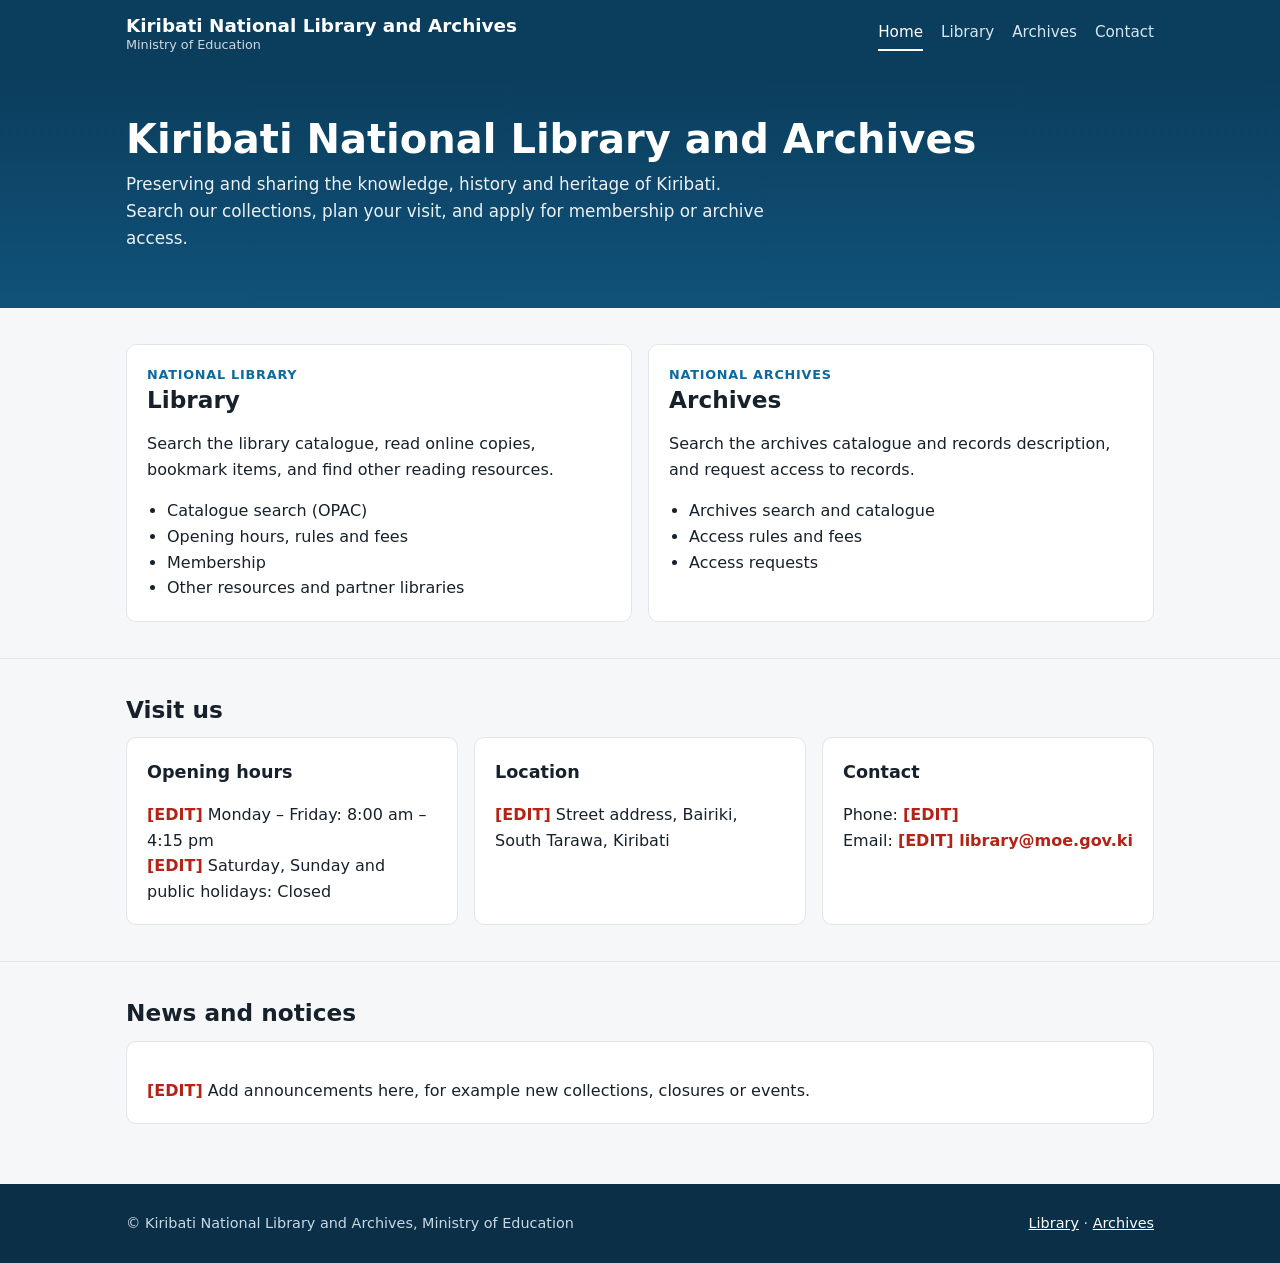
==== index.html @ 4904f839 "Add files via upload" ====
<!DOCTYPE html>
<html lang="en">
<head>
  <meta charset="utf-8">
  <meta name="viewport" content="width=device-width, initial-scale=1">
  <title>Kiribati National Library and Archives</title>
  <meta name="description" content="Kiribati National Library and Archives – search the library catalogue and national archives, opening hours, membership and access requests.">
  <link rel="stylesheet" href="assets/style.css">
</head>
<body>
  <header class="site-header">
    <div class="wrap">
      <a class="brand" href="./">Kiribati National Library and Archives<small>Ministry of Education</small></a>
      <nav class="site-nav" aria-label="Main">
        <a href="./" aria-current="page">Home</a>
        <a href="library/">Library</a>
        <a href="archives/">Archives</a>
        <a href="#contact">Contact</a>
      </nav>
    </div>
  </header>

  <div class="hero">
    <div class="wrap">
      <h1>Kiribati National Library and Archives</h1>
      <p>Preserving and sharing the knowledge, history and heritage of Kiribati. Search our collections, plan your visit, and apply for membership or archive access.</p>
    </div>
  </div>

  <main>
    <section>
      <div class="wrap">
        <div class="grid two">
          <a class="card link" href="library/">
            <div class="kicker">National Library</div>
            <h2>Library</h2>
            <p>Search the library catalogue, read online copies, bookmark items, and find other reading resources.</p>
            <ul>
              <li>Catalogue search (OPAC)</li>
              <li>Opening hours, rules and fees</li>
              <li>Membership</li>
              <li>Other resources and partner libraries</li>
            </ul>
          </a>
          <a class="card link" href="archives/">
            <div class="kicker">National Archives</div>
            <h2>Archives</h2>
            <p>Search the archives catalogue and records description, and request access to records.</p>
            <ul>
              <li>Archives search and catalogue</li>
              <li>Access rules and fees</li>
              <li>Access requests</li>
            </ul>
          </a>
        </div>
      </div>
    </section>

    <section>
      <div class="wrap">
        <h2>Visit us</h2>
        <div class="grid three">
          <div class="card">
            <h3>Opening hours</h3>
            <p><span class="edit">[EDIT]</span> Monday – Friday: 8:00 am – 4:15 pm<br>
               <span class="edit">[EDIT]</span> Saturday, Sunday and public holidays: Closed</p>
          </div>
          <div class="card">
            <h3>Location</h3>
            <p><span class="edit">[EDIT]</span> Street address, Bairiki, South Tarawa, Kiribati</p>
          </div>
          <div class="card" id="contact">
            <h3>Contact</h3>
            <p>Phone: <span class="edit">[EDIT]</span><br>
               Email: <span class="edit">[EDIT] library@moe.gov.ki</span></p>
          </div>
        </div>
      </div>
    </section>

    <section>
      <div class="wrap">
        <h2>News and notices</h2>
        <div class="card">
          <p><span class="edit">[EDIT]</span> Add announcements here, for example new collections, closures or events.</p>
        </div>
      </div>
    </section>
  </main>

  <footer class="site-footer">
    <div class="wrap">
      <span>© Kiribati National Library and Archives, Ministry of Education</span>
      <span><a href="library/">Library</a> · <a href="archives/">Archives</a></span>
    </div>
  </footer>
</body>
</html>
---- assets/style.css ----
:root {
  --ink: #17212b;
  --muted: #5a6573;
  --bg: #f6f7f9;
  --card: #ffffff;
  --line: #e1e6eb;
  --brand: #0b3d5c;
  --accent: #0b6a9e;
  --accent-soft: #e6f1f8;
  --ok: #1f7a46;
  --ok-soft: #e5f4ec;
  --warn: #8a5300;
  --warn-soft: #fbf0dd;
  --edit: #b42318;
  --radius: 10px;
}

* { box-sizing: border-box; }
html { scroll-behavior: smooth; }
body {
  margin: 0;
  font-family: system-ui, -apple-system, "Segoe UI", Roboto, Arial, sans-serif;
  color: var(--ink);
  background: var(--bg);
  line-height: 1.6;
}
a { color: var(--accent); }
img { max-width: 100%; }
.wrap { max-width: 1060px; margin: 0 auto; padding: 0 16px; }

/* Header */
.site-header { background: var(--brand); color: #fff; }
.site-header .wrap {
  display: flex; align-items: center; justify-content: space-between;
  gap: 12px 24px; padding-top: 14px; padding-bottom: 14px; flex-wrap: wrap;
}
.brand { color: #fff; text-decoration: none; font-weight: 700; font-size: 1.15rem; line-height: 1.25; }
.brand small { display: block; font-weight: 400; font-size: .8rem; opacity: .8; }
.site-nav { display: flex; gap: 6px 18px; flex-wrap: wrap; }
.site-nav a { color: #d6e6f2; text-decoration: none; font-size: .95rem; padding: 4px 0; }
.site-nav a:hover { color: #fff; }
.site-nav a[aria-current="page"] { color: #fff; border-bottom: 2px solid #fff; }

/* Sub navigation (in-page) */
.subnav { background: #fff; border-bottom: 1px solid var(--line); position: sticky; top: 0; z-index: 5; }
.subnav .wrap { display: flex; gap: 4px 20px; flex-wrap: wrap; padding-top: 10px; padding-bottom: 10px; }
.subnav a { text-decoration: none; color: var(--muted); font-size: .92rem; }
.subnav a:hover { color: var(--accent); }

/* Hero */
.hero { background: linear-gradient(180deg, var(--brand) 0%, #10527a 100%); color: #fff; padding: 48px 0 56px; }
.hero h1 { font-size: clamp(1.7rem, 4vw, 2.5rem); margin: 0 0 8px; line-height: 1.2; }
.hero p { margin: 0; max-width: 640px; opacity: .92; font-size: 1.05rem; }
.hero.small { padding: 32px 0 36px; }

/* Sections */
main section { padding: 36px 0; }
main section + section { border-top: 1px solid var(--line); }
h2 { font-size: 1.45rem; margin: 0 0 12px; line-height: 1.3; }
h3 { font-size: 1.1rem; margin: 0 0 8px; }
.lead { color: var(--muted); margin-top: 0; max-width: 720px; }

/* Cards & grids */
.grid { display: grid; gap: 16px; }
.grid.two { grid-template-columns: repeat(auto-fit, minmax(280px, 1fr)); }
.grid.three { grid-template-columns: repeat(auto-fit, minmax(240px, 1fr)); }
.card {
  background: var(--card); border: 1px solid var(--line); border-radius: var(--radius);
  padding: 20px;
}
.card.link { text-decoration: none; color: inherit; display: block; transition: border-color .15s, box-shadow .15s; }
.card.link:hover { border-color: var(--accent); box-shadow: 0 4px 14px rgba(11, 61, 92, .08); }
.card .kicker { font-size: .8rem; text-transform: uppercase; letter-spacing: .06em; color: var(--accent); font-weight: 600; }
.card ul { margin: 8px 0 0; padding-left: 20px; }
.card p:last-child { margin-bottom: 0; }

/* Tables */
table { width: 100%; border-collapse: collapse; background: #fff; border: 1px solid var(--line); border-radius: var(--radius); overflow: hidden; }
th, td { text-align: left; padding: 10px 12px; border-bottom: 1px solid var(--line); vertical-align: top; }
th { background: var(--accent-soft); font-weight: 600; font-size: .92rem; }
tr:last-child td { border-bottom: 0; }
.table-scroll { overflow-x: auto; }

/* Placeholder text staff must replace */
.edit { color: var(--edit); font-weight: 600; }
.notice {
  background: var(--warn-soft); color: var(--warn); border-radius: var(--radius);
  padding: 12px 16px; font-size: .92rem; margin: 0 0 16px;
}

/* Search */
.search-bar { display: flex; gap: 10px; flex-wrap: wrap; margin: 16px 0; }
.search-bar input[type="search"] {
  flex: 1 1 260px; min-width: 0; padding: 11px 14px; font-size: 1rem;
  border: 1px solid #c9d2db; border-radius: 8px; background: #fff;
}
.search-bar select {
  flex: 0 1 200px; padding: 10px 12px; font-size: .95rem;
  border: 1px solid #c9d2db; border-radius: 8px; background: #fff; color: var(--ink);
}
.search-bar label.check { display: flex; align-items: center; gap: 6px; font-size: .92rem; color: var(--muted); }
input:focus, select:focus, button:focus-visible, a:focus-visible { outline: 3px solid #9cc9e6; outline-offset: 1px; }
.result-count { color: var(--muted); font-size: .9rem; margin: 0 0 10px; }
.results { display: grid; gap: 12px; }
.result {
  background: #fff; border: 1px solid var(--line); border-radius: var(--radius);
  padding: 16px 18px; display: grid; grid-template-columns: 1fr auto; gap: 4px 16px;
}
.result h3 { margin: 0; font-size: 1.05rem; }
.result .meta { color: var(--muted); font-size: .9rem; }
.result .desc { grid-column: 1 / -1; margin: 6px 0 0; font-size: .95rem; }
.result .actions { grid-column: 1 / -1; display: flex; gap: 14px; flex-wrap: wrap; margin-top: 8px; font-size: .92rem; align-items: center; }
.badge { display: inline-block; font-size: .78rem; font-weight: 600; padding: 2px 10px; border-radius: 999px; white-space: nowrap; align-self: start; justify-self: start; }
.badge.ok { background: var(--ok-soft); color: var(--ok); }
.badge.warn { background: var(--warn-soft); color: var(--warn); }
.btn-link {
  background: none; border: 0; padding: 0; font: inherit; color: var(--accent);
  cursor: pointer; text-decoration: underline;
}
.btn {
  display: inline-block; background: var(--accent); color: #fff; text-decoration: none;
  padding: 10px 18px; border-radius: 8px; font-weight: 600; border: 0; cursor: pointer; font-size: .95rem;
}
.btn:hover { background: #095783; }
.empty { color: var(--muted); padding: 20px; text-align: center; background: #fff; border: 1px dashed var(--line); border-radius: var(--radius); }

/* Footer */
.site-footer { background: #0a2f47; color: #c7d8e5; padding: 28px 0; font-size: .9rem; margin-top: 24px; }
.site-footer a { color: #fff; }
.site-footer .wrap { display: flex; justify-content: space-between; gap: 16px; flex-wrap: wrap; }

@media (max-width: 560px) {
  .result { grid-template-columns: 1fr; }
  .hero { padding: 32px 0 40px; }
  main section { padding: 28px 0; }
}
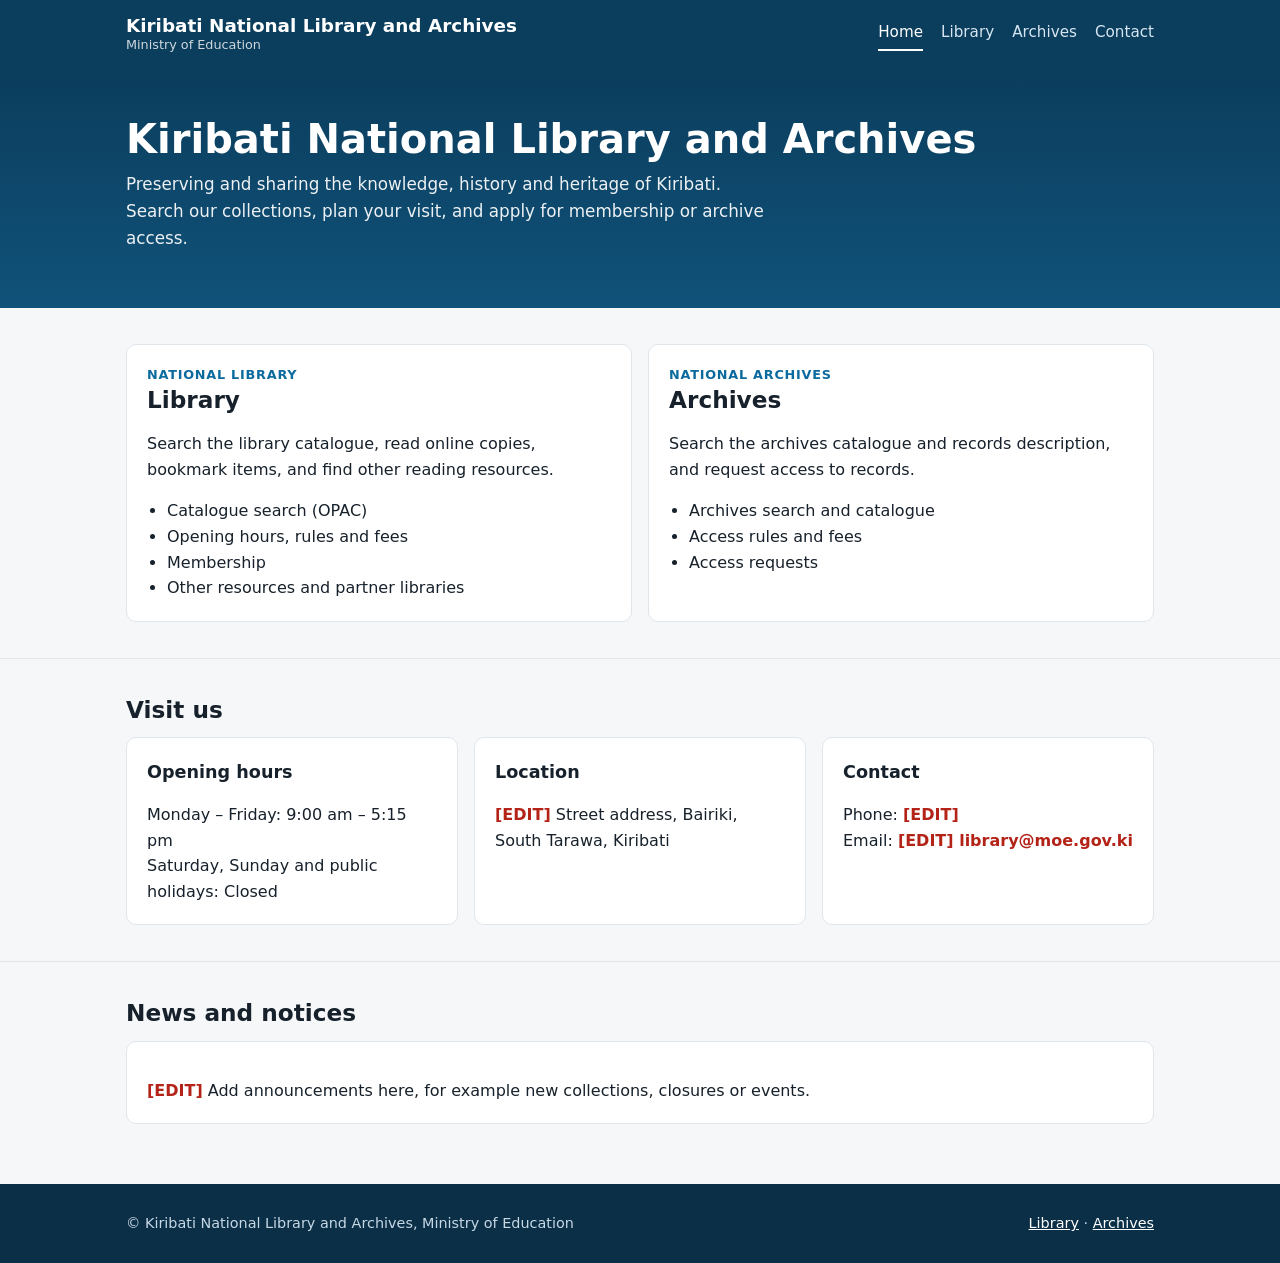
==== commit 0adc34e1: "Update index.html" ====
--- a/index.html
+++ b/index.html
@@ -62,8 +62,8 @@
         <div class="grid three">
           <div class="card">
             <h3>Opening hours</h3>
-            <p><span class="edit">[EDIT]</span> Monday – Friday: 8:00 am – 4:15 pm<br>
-               <span class="edit">[EDIT]</span> Saturday, Sunday and public holidays: Closed</p>
+            <p><span class="edit"></span> Monday – Friday: 9:00 am – 5:15 pm<br>
+               <span class="edit"></span> Saturday, Sunday and public holidays: Closed</p>
           </div>
           <div class="card">
             <h3>Location</h3>
